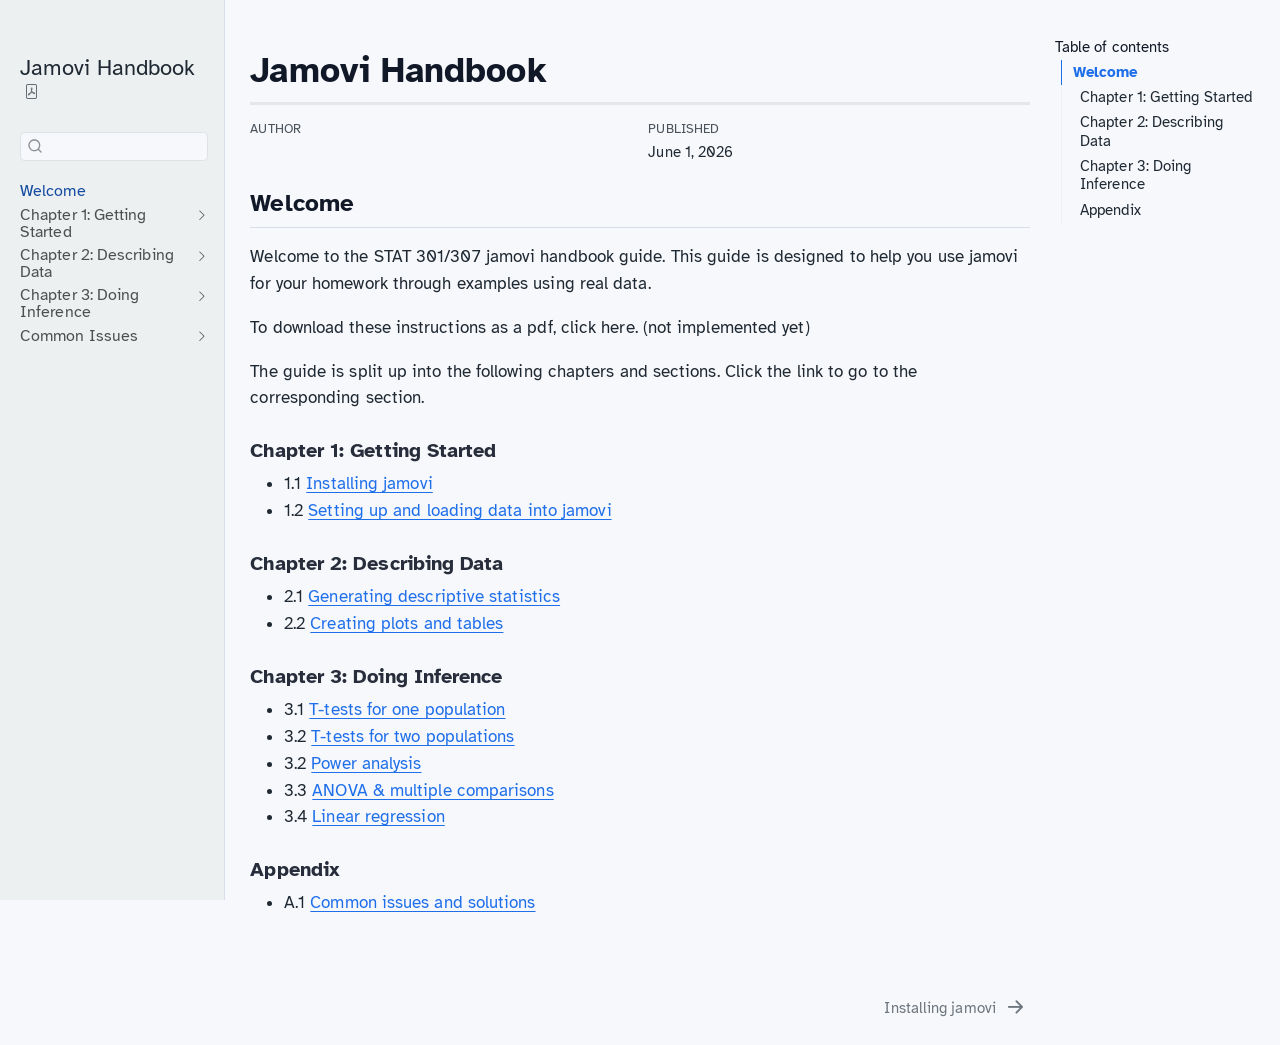
==== docs/index.html @ cd90e39d "Initial commit" ====
<!DOCTYPE html>
<html xmlns="http://www.w3.org/1999/xhtml" lang="en" xml:lang="en"><head>

<meta charset="utf-8">
<meta name="generator" content="quarto-1.9.38">

<meta name="viewport" content="width=device-width, initial-scale=1.0, user-scalable=yes">

<meta name="author" content="">
<meta name="dcterms.date" content="2026-06-01">

<title>Jamovi Handbook</title>
<style>
/* Default styles provided by pandoc.
** See https://pandoc.org/MANUAL.html#variables-for-html for config info.
*/
code{white-space: pre-wrap;}
span.smallcaps{font-variant: small-caps;}
div.columns{display: flex; gap: min(4vw, 1.5em);}
div.column{flex: auto; overflow-x: auto;}
div.hanging-indent{margin-left: 1.5em; text-indent: -1.5em;}
ul.task-list{list-style: none;}
ul.task-list li input[type="checkbox"] {
  width: 0.8em;
  margin: 0 0.8em 0.2em -1em; /* quarto-specific, see https://github.com/quarto-dev/quarto-cli/issues/4556 */ 
  vertical-align: middle;
}
</style>


<script src="site_libs/quarto-nav/quarto-nav.js"></script>
<script src="site_libs/quarto-nav/headroom.min.js"></script>
<script src="site_libs/clipboard/clipboard.min.js"></script>
<script src="site_libs/quarto-search/autocomplete.umd.js"></script>
<script src="site_libs/quarto-search/fuse.min.js"></script>
<script src="site_libs/quarto-search/quarto-search.js"></script>
<meta name="quarto:offset" content="./">
<link href="./installing-jamovi.html" rel="next">
<script src="site_libs/quarto-html/quarto.js" type="module"></script>
<script src="site_libs/quarto-html/tabsets/tabsets.js" type="module"></script>
<script src="site_libs/quarto-html/popper.min.js"></script>
<script src="site_libs/quarto-html/tippy.umd.min.js"></script>
<script src="site_libs/quarto-html/anchor.min.js"></script>
<link href="site_libs/quarto-html/tippy.css" rel="stylesheet">
<link href="site_libs/quarto-html/quarto-syntax-highlighting-6a50bd621f08fdc5c26e43d254df0a90.css" rel="stylesheet" class="quarto-color-scheme" id="quarto-text-highlighting-styles">
<link href="site_libs/quarto-html/quarto-syntax-highlighting-dark-9bfc61b20ce54e18ae6b25bf56d136e1.css" rel="stylesheet" class="quarto-color-scheme quarto-color-alternate" id="quarto-text-highlighting-styles">
<link href="site_libs/quarto-html/quarto-syntax-highlighting-6a50bd621f08fdc5c26e43d254df0a90.css" rel="stylesheet" class="quarto-color-scheme-extra" id="quarto-text-highlighting-styles">
<script src="site_libs/bootstrap/bootstrap.min.js"></script>
<link href="site_libs/bootstrap/bootstrap-icons.css" rel="stylesheet">
<link href="site_libs/bootstrap/bootstrap-3962a6aa5240afd0d350e77f74c99713.min.css" rel="stylesheet" append-hash="true" class="quarto-color-scheme" id="quarto-bootstrap" data-mode="light">
<link href="site_libs/bootstrap/bootstrap-dark-3962a6aa5240afd0d350e77f74c99713.min.css" rel="stylesheet" append-hash="true" class="quarto-color-scheme quarto-color-alternate" id="quarto-bootstrap" data-mode="light">
<link href="site_libs/bootstrap/bootstrap-3962a6aa5240afd0d350e77f74c99713.min.css" rel="stylesheet" append-hash="true" class="quarto-color-scheme-extra" id="quarto-bootstrap" data-mode="light">
<script id="quarto-search-options" type="application/json">{
  "location": "sidebar",
  "copy-button": false,
  "collapse-after": 3,
  "panel-placement": "start",
  "type": "textbox",
  "limit": 50,
  "keyboard-shortcut": [
    "f",
    "/",
    "s"
  ],
  "show-item-context": false,
  "language": {
    "search-no-results-text": "No results",
    "search-matching-documents-text": "matching documents",
    "search-copy-link-title": "Copy link to search",
    "search-hide-matches-text": "Hide additional matches",
    "search-more-match-text": "more match in this document",
    "search-more-matches-text": "more matches in this document",
    "search-clear-button-title": "Clear",
    "search-text-placeholder": "",
    "search-detached-cancel-button-title": "Cancel",
    "search-submit-button-title": "Submit",
    "search-label": "Search"
  }
}</script>


</head>

<body class="nav-sidebar docked quarto-light">

<div id="quarto-search-results"></div>
  <header id="quarto-header" class="headroom fixed-top">
  <nav class="quarto-secondary-nav">
    <div class="container-fluid d-flex">
      <button type="button" class="quarto-btn-toggle btn" data-bs-toggle="collapse" role="button" data-bs-target=".quarto-sidebar-collapse-item" aria-controls="quarto-sidebar" aria-expanded="false" aria-label="Toggle sidebar navigation" onclick="if (window.quartoToggleHeadroom) { window.quartoToggleHeadroom(); }">
        <i class="bi bi-layout-text-sidebar-reverse"></i>
      </button>
        <nav class="quarto-page-breadcrumbs" aria-label="breadcrumb"><ol class="breadcrumb"><li class="breadcrumb-item"><a href="./index.html">Welcome</a></li></ol></nav>
        <a class="flex-grow-1" role="navigation" data-bs-toggle="collapse" data-bs-target=".quarto-sidebar-collapse-item" aria-controls="quarto-sidebar" aria-expanded="false" aria-label="Toggle sidebar navigation" onclick="if (window.quartoToggleHeadroom) { window.quartoToggleHeadroom(); }">      
        </a>
      <button type="button" class="btn quarto-search-button" aria-label="Search" onclick="window.quartoOpenSearch();">
        <i class="bi bi-search"></i>
      </button>
    </div>
  </nav>
</header>
<!-- content -->
<div id="quarto-content" class="quarto-container page-columns page-rows-contents page-layout-article">
<!-- sidebar -->
  <nav id="quarto-sidebar" class="sidebar collapse collapse-horizontal quarto-sidebar-collapse-item sidebar-navigation docked overflow-auto">
    <div class="pt-lg-2 mt-2 text-left sidebar-header">
    <div class="sidebar-title mb-0 py-0">
      <a href="./">Jamovi Handbook</a> 
        <div class="sidebar-tools-main">
    <a href="./jamovi-handbook.pdf" title="Download PDF" class="quarto-navigation-tool px-1" aria-label="Download PDF"><i class="bi bi-file-pdf"></i></a>
</div>
    </div>
      </div>
        <div class="mt-2 flex-shrink-0 align-items-center">
        <div class="sidebar-search">
        <div id="quarto-search" class="" title="Search"></div>
        </div>
        </div>
    <div class="sidebar-menu-container"> 
    <ul class="list-unstyled mt-1">
        <li class="sidebar-item">
  <div class="sidebar-item-container"> 
  <a href="./index.html" class="sidebar-item-text sidebar-link active">
 <span class="menu-text">Welcome</span></a>
  </div>
</li>
        <li class="sidebar-item sidebar-item-section">
      <div class="sidebar-item-container"> 
            <a class="sidebar-item-text sidebar-link text-start collapsed" data-bs-toggle="collapse" data-bs-target="#quarto-sidebar-section-1" role="navigation" aria-expanded="false">
 <span class="menu-text">Chapter 1: Getting Started</span></a>
          <a class="sidebar-item-toggle text-start collapsed" data-bs-toggle="collapse" data-bs-target="#quarto-sidebar-section-1" role="navigation" aria-expanded="false" aria-label="Toggle section">
            <i class="bi bi-chevron-right ms-2"></i>
          </a> 
      </div>
      <ul id="quarto-sidebar-section-1" class="collapse list-unstyled sidebar-section depth1 ">  
          <li class="sidebar-item">
  <div class="sidebar-item-container"> 
  <a href="./installing-jamovi.html" class="sidebar-item-text sidebar-link"><span class="chapter-title">Installing jamovi</span></a>
  </div>
</li>
          <li class="sidebar-item">
  <div class="sidebar-item-container"> 
  <a href="./opening-data.html" class="sidebar-item-text sidebar-link"><span class="chapter-title">Setting up jamovi and Reading Data</span></a>
  </div>
</li>
      </ul>
  </li>
        <li class="sidebar-item sidebar-item-section">
      <div class="sidebar-item-container"> 
            <a class="sidebar-item-text sidebar-link text-start collapsed" data-bs-toggle="collapse" data-bs-target="#quarto-sidebar-section-2" role="navigation" aria-expanded="false">
 <span class="menu-text">Chapter 2: Describing Data</span></a>
          <a class="sidebar-item-toggle text-start collapsed" data-bs-toggle="collapse" data-bs-target="#quarto-sidebar-section-2" role="navigation" aria-expanded="false" aria-label="Toggle section">
            <i class="bi bi-chevron-right ms-2"></i>
          </a> 
      </div>
      <ul id="quarto-sidebar-section-2" class="collapse list-unstyled sidebar-section depth1 ">  
          <li class="sidebar-item">
  <div class="sidebar-item-container"> 
  <a href="./descriptives.html" class="sidebar-item-text sidebar-link"><span class="chapter-title">Descriptive Statistics</span></a>
  </div>
</li>
          <li class="sidebar-item">
  <div class="sidebar-item-container"> 
  <a href="./graphs-and-tables.html" class="sidebar-item-text sidebar-link"><span class="chapter-title">Plots and Tables</span></a>
  </div>
</li>
      </ul>
  </li>
        <li class="sidebar-item sidebar-item-section">
      <div class="sidebar-item-container"> 
            <a class="sidebar-item-text sidebar-link text-start collapsed" data-bs-toggle="collapse" data-bs-target="#quarto-sidebar-section-3" role="navigation" aria-expanded="false">
 <span class="menu-text">Chapter 3: Doing Inference</span></a>
          <a class="sidebar-item-toggle text-start collapsed" data-bs-toggle="collapse" data-bs-target="#quarto-sidebar-section-3" role="navigation" aria-expanded="false" aria-label="Toggle section">
            <i class="bi bi-chevron-right ms-2"></i>
          </a> 
      </div>
      <ul id="quarto-sidebar-section-3" class="collapse list-unstyled sidebar-section depth1 ">  
          <li class="sidebar-item">
  <div class="sidebar-item-container"> 
  <a href="./ttest.html" class="sidebar-item-text sidebar-link"><span class="chapter-title">T-Tests for One Population</span></a>
  </div>
</li>
          <li class="sidebar-item">
  <div class="sidebar-item-container"> 
  <a href="./unpaired-ttest.html" class="sidebar-item-text sidebar-link"><span class="chapter-title">T-Tests for Two Populations (Unpaired)</span></a>
  </div>
</li>
          <li class="sidebar-item">
  <div class="sidebar-item-container"> 
  <a href="./power.html" class="sidebar-item-text sidebar-link"><span class="chapter-title">Power Analysis</span></a>
  </div>
</li>
          <li class="sidebar-item">
  <div class="sidebar-item-container"> 
  <a href="./anova.html" class="sidebar-item-text sidebar-link"><span class="chapter-title">ANOVA and Multiple Comparisons</span></a>
  </div>
</li>
          <li class="sidebar-item">
  <div class="sidebar-item-container"> 
  <a href="./regression.html" class="sidebar-item-text sidebar-link"><span class="chapter-title">Linear Regression</span></a>
  </div>
</li>
      </ul>
  </li>
        <li class="sidebar-item sidebar-item-section">
      <div class="sidebar-item-container"> 
            <a class="sidebar-item-text sidebar-link text-start collapsed" data-bs-toggle="collapse" data-bs-target="#quarto-sidebar-section-4" role="navigation" aria-expanded="false">
 <span class="menu-text">Common Issues</span></a>
          <a class="sidebar-item-toggle text-start collapsed" data-bs-toggle="collapse" data-bs-target="#quarto-sidebar-section-4" role="navigation" aria-expanded="false" aria-label="Toggle section">
            <i class="bi bi-chevron-right ms-2"></i>
          </a> 
      </div>
      <ul id="quarto-sidebar-section-4" class="collapse list-unstyled sidebar-section depth1 ">  
          <li class="sidebar-item">
  <div class="sidebar-item-container"> 
  <a href="./common-errors.html" class="sidebar-item-text sidebar-link"><span class="chapter-title">Common Errors and Troubleshooting</span></a>
  </div>
</li>
      </ul>
  </li>
    </ul>
    </div>
</nav>
<div id="quarto-sidebar-glass" class="quarto-sidebar-collapse-item" data-bs-toggle="collapse" data-bs-target=".quarto-sidebar-collapse-item"></div>
<!-- margin-sidebar -->
    <div id="quarto-margin-sidebar" class="sidebar margin-sidebar">
        <nav id="TOC" role="doc-toc" class="toc-active">
    <h2 id="toc-title">Table of contents</h2>
   
  <ul>
  <li><a href="#welcome" id="toc-welcome" class="nav-link active" data-scroll-target="#welcome">Welcome</a>
  <ul class="collapse">
  <li><a href="#chapter-1-getting-started" id="toc-chapter-1-getting-started" class="nav-link" data-scroll-target="#chapter-1-getting-started">Chapter 1: Getting Started</a></li>
  <li><a href="#chapter-2-describing-data" id="toc-chapter-2-describing-data" class="nav-link" data-scroll-target="#chapter-2-describing-data">Chapter 2: Describing Data</a></li>
  <li><a href="#chapter-3-doing-inference" id="toc-chapter-3-doing-inference" class="nav-link" data-scroll-target="#chapter-3-doing-inference">Chapter 3: Doing Inference</a></li>
  <li><a href="#appendix" id="toc-appendix" class="nav-link" data-scroll-target="#appendix">Appendix</a></li>
  </ul></li>
  </ul>
</nav>
    </div>
<!-- main -->
<main class="content" id="quarto-document-content">

<header id="title-block-header" class="quarto-title-block default">
<div class="quarto-title">
<h1 class="title">Jamovi Handbook</h1>
</div>



<div class="quarto-title-meta">

    <div>
    <div class="quarto-title-meta-heading">Author</div>
    <div class="quarto-title-meta-contents">
             <p> </p>
          </div>
  </div>
    
    <div>
    <div class="quarto-title-meta-heading">Published</div>
    <div class="quarto-title-meta-contents">
      <p class="date">June 1, 2026</p>
    </div>
  </div>
  
    
  </div>
  


</header>


<section id="welcome" class="level2 unnumbered">
<h2 class="unnumbered anchored" data-anchor-id="welcome">Welcome</h2>
<p>Welcome to the STAT 301/307 jamovi handbook guide. This guide is designed to help you use jamovi for your homework through examples using real data.</p>
<p>To download these instructions as a pdf, click here. (not implemented yet)</p>
<p>The guide is split up into the following chapters and sections. Click the link to go to the corresponding section.</p>
<section id="chapter-1-getting-started" class="level3">
<h3 class="anchored" data-anchor-id="chapter-1-getting-started">Chapter 1: Getting Started</h3>
<ul>
<li>1.1 <a href="./installing-jamovi.html">Installing jamovi</a></li>
<li>1.2 <a href="./opening-data.html">Setting up and loading data into jamovi</a></li>
</ul>
</section>
<section id="chapter-2-describing-data" class="level3">
<h3 class="anchored" data-anchor-id="chapter-2-describing-data">Chapter 2: Describing Data</h3>
<ul>
<li>2.1 <a href="./descriptives.html">Generating descriptive statistics</a></li>
<li>2.2 <a href="./graphs-and-tables.html">Creating plots and tables</a></li>
</ul>
</section>
<section id="chapter-3-doing-inference" class="level3">
<h3 class="anchored" data-anchor-id="chapter-3-doing-inference">Chapter 3: Doing Inference</h3>
<ul>
<li>3.1 <a href="./ttest.html">T-tests for one population</a></li>
<li>3.2 <a href="./unpaired-ttest.html">T-tests for two populations</a></li>
<li>3.2 <a href="./power.html">Power analysis</a></li>
<li>3.3 <a href="./anova.html">ANOVA &amp; multiple comparisons</a></li>
<li>3.4 <a href="./regression.html">Linear regression</a></li>
</ul>
</section>
<section id="appendix" class="level3">
<h3 class="anchored" data-anchor-id="appendix">Appendix</h3>
<ul>
<li>A.1 <a href="common-issues.qmd">Common issues and solutions</a></li>
</ul>


</section>
</section>

</main> <!-- /main -->
<script id="quarto-html-after-body" type="application/javascript">
  window.document.addEventListener("DOMContentLoaded", function (event) {
    const icon = "";
    const anchorJS = new window.AnchorJS();
    anchorJS.options = {
      placement: 'right',
      icon: icon
    };
    anchorJS.add('.anchored');
    const isCodeAnnotation = (el) => {
      for (const clz of el.classList) {
        if (clz.startsWith('code-annotation-')) {                     
          return true;
        }
      }
      return false;
    }
    const onCopySuccess = function(e) {
      // button target
      const button = e.trigger;
      // don't keep focus
      button.blur();
      // flash "checked"
      button.classList.add('code-copy-button-checked');
      var currentTitle = button.getAttribute("title");
      button.setAttribute("title", "Copied!");
      let tooltip;
      if (window.bootstrap) {
        button.setAttribute("data-bs-toggle", "tooltip");
        button.setAttribute("data-bs-placement", "left");
        button.setAttribute("data-bs-title", "Copied!");
        tooltip = new bootstrap.Tooltip(button, 
          { trigger: "manual", 
            customClass: "code-copy-button-tooltip",
            offset: [0, -8]});
        tooltip.show();    
      }
      setTimeout(function() {
        if (tooltip) {
          tooltip.hide();
          button.removeAttribute("data-bs-title");
          button.removeAttribute("data-bs-toggle");
          button.removeAttribute("data-bs-placement");
        }
        button.setAttribute("title", currentTitle);
        button.classList.remove('code-copy-button-checked');
      }, 1000);
      // clear code selection
      e.clearSelection();
    }
    const getTextToCopy = function(trigger) {
      const outerScaffold = trigger.parentElement.cloneNode(true);
      const codeEl = outerScaffold.querySelector('code');
      for (const childEl of codeEl.children) {
        if (isCodeAnnotation(childEl)) {
          childEl.remove();
        }
      }
      return codeEl.innerText;
    }
    const clipboard = new window.ClipboardJS('.code-copy-button:not([data-in-quarto-modal])', {
      text: getTextToCopy
    });
    clipboard.on('success', onCopySuccess);
    if (window.document.getElementById('quarto-embedded-source-code-modal')) {
      const clipboardModal = new window.ClipboardJS('.code-copy-button[data-in-quarto-modal]', {
        text: getTextToCopy,
        container: window.document.getElementById('quarto-embedded-source-code-modal')
      });
      clipboardModal.on('success', onCopySuccess);
    }
      var localhostRegex = new RegExp(/^(?:http|https):\/\/localhost\:?[0-9]*\//);
      var mailtoRegex = new RegExp(/^mailto:/);
        var filterRegex = new RegExp('/' + window.location.host + '/');
      var isInternal = (href) => {
          return filterRegex.test(href) || localhostRegex.test(href) || mailtoRegex.test(href);
      }
      // Inspect non-navigation links and adorn them if external
     var links = window.document.querySelectorAll('a[href]:not(.nav-link):not(.navbar-brand):not(.toc-action):not(.sidebar-link):not(.sidebar-item-toggle):not(.pagination-link):not(.no-external):not([aria-hidden]):not(.dropdown-item):not(.quarto-navigation-tool):not(.about-link)');
      for (var i=0; i<links.length; i++) {
        const link = links[i];
        if (!isInternal(link.href)) {
          // undo the damage that might have been done by quarto-nav.js in the case of
          // links that we want to consider external
          if (link.dataset.originalHref !== undefined) {
            link.href = link.dataset.originalHref;
          }
        }
      }
    function tippyHover(el, contentFn, onTriggerFn, onUntriggerFn) {
      const config = {
        allowHTML: true,
        maxWidth: 500,
        delay: 100,
        arrow: false,
        appendTo: function(el) {
            return el.parentElement;
        },
        interactive: true,
        interactiveBorder: 10,
        theme: 'quarto',
        placement: 'bottom-start',
      };
      if (contentFn) {
        config.content = contentFn;
      }
      if (onTriggerFn) {
        config.onTrigger = onTriggerFn;
      }
      if (onUntriggerFn) {
        config.onUntrigger = onUntriggerFn;
      }
      window.tippy(el, config); 
    }
    const noterefs = window.document.querySelectorAll('a[role="doc-noteref"]');
    for (var i=0; i<noterefs.length; i++) {
      const ref = noterefs[i];
      tippyHover(ref, function() {
        // use id or data attribute instead here
        let href = ref.getAttribute('data-footnote-href') || ref.getAttribute('href');
        try { href = new URL(href).hash; } catch {}
        const id = href.replace(/^#\/?/, "");
        const note = window.document.getElementById(id);
        if (note) {
          return note.innerHTML;
        } else {
          return "";
        }
      });
    }
    const xrefs = window.document.querySelectorAll('a.quarto-xref');
    const processXRef = (id, note) => {
      // Strip column container classes
      const stripColumnClz = (el) => {
        el.classList.remove("page-full", "page-columns");
        if (el.children) {
          for (const child of el.children) {
            stripColumnClz(child);
          }
        }
      }
      stripColumnClz(note)
      if (id === null || id.startsWith('sec-')) {
        // Special case sections, only their first couple elements
        const container = document.createElement("div");
        if (note.children && note.children.length > 2) {
          container.appendChild(note.children[0].cloneNode(true));
          for (let i = 1; i < note.children.length; i++) {
            const child = note.children[i];
            if (child.tagName === "P" && child.innerText === "") {
              continue;
            } else {
              container.appendChild(child.cloneNode(true));
              break;
            }
          }
          if (window.Quarto?.typesetMath) {
            window.Quarto.typesetMath(container);
          }
          return container.innerHTML
        } else {
          if (window.Quarto?.typesetMath) {
            window.Quarto.typesetMath(note);
          }
          return note.innerHTML;
        }
      } else {
        // Remove any anchor links if they are present
        const anchorLink = note.querySelector('a.anchorjs-link');
        if (anchorLink) {
          anchorLink.remove();
        }
        if (window.Quarto?.typesetMath) {
          window.Quarto.typesetMath(note);
        }
        if (note.classList.contains("callout")) {
          return note.outerHTML;
        } else {
          return note.innerHTML;
        }
      }
    }
    for (var i=0; i<xrefs.length; i++) {
      const xref = xrefs[i];
      tippyHover(xref, undefined, function(instance) {
        instance.disable();
        let url = xref.getAttribute('href');
        let hash = undefined; 
        if (url.startsWith('#')) {
          hash = url;
        } else {
          try { hash = new URL(url).hash; } catch {}
        }
        if (hash) {
          const id = hash.replace(/^#\/?/, "");
          const note = window.document.getElementById(id);
          if (note !== null) {
            try {
              const html = processXRef(id, note.cloneNode(true));
              instance.setContent(html);
            } finally {
              instance.enable();
              instance.show();
            }
          } else {
            // See if we can fetch this
            fetch(url.split('#')[0])
            .then(res => res.text())
            .then(html => {
              const parser = new DOMParser();
              const htmlDoc = parser.parseFromString(html, "text/html");
              const note = htmlDoc.getElementById(id);
              if (note !== null) {
                const html = processXRef(id, note);
                instance.setContent(html);
              } 
            }).finally(() => {
              instance.enable();
              instance.show();
            });
          }
        } else {
          // See if we can fetch a full url (with no hash to target)
          // This is a special case and we should probably do some content thinning / targeting
          fetch(url)
          .then(res => res.text())
          .then(html => {
            const parser = new DOMParser();
            const htmlDoc = parser.parseFromString(html, "text/html");
            const note = htmlDoc.querySelector('main.content');
            if (note !== null) {
              // This should only happen for chapter cross references
              // (since there is no id in the URL)
              // remove the first header
              if (note.children.length > 0 && note.children[0].tagName === "HEADER") {
                note.children[0].remove();
              }
              const html = processXRef(null, note);
              instance.setContent(html);
            } 
          }).finally(() => {
            instance.enable();
            instance.show();
          });
        }
      }, function(instance) {
      });
    }
        let selectedAnnoteEl;
        const selectorForAnnotation = ( cell, annotation) => {
          let cellAttr = 'data-code-cell="' + cell + '"';
          let lineAttr = 'data-code-annotation="' +  annotation + '"';
          const selector = 'span[' + cellAttr + '][' + lineAttr + ']';
          return selector;
        }
        const selectCodeLines = (annoteEl) => {
          const doc = window.document;
          const targetCell = annoteEl.getAttribute("data-target-cell");
          const targetAnnotation = annoteEl.getAttribute("data-target-annotation");
          const annoteSpan = window.document.querySelector(selectorForAnnotation(targetCell, targetAnnotation));
          const lines = annoteSpan.getAttribute("data-code-lines").split(",");
          const lineIds = lines.map((line) => {
            return targetCell + "-" + line;
          })
          let top = null;
          let height = null;
          let parent = null;
          if (lineIds.length > 0) {
              //compute the position of the single el (top and bottom and make a div)
              const el = window.document.getElementById(lineIds[0]);
              top = el.offsetTop;
              height = el.offsetHeight;
              parent = el.parentElement.parentElement;
            if (lineIds.length > 1) {
              const lastEl = window.document.getElementById(lineIds[lineIds.length - 1]);
              const bottom = lastEl.offsetTop + lastEl.offsetHeight;
              height = bottom - top;
            }
            if (top !== null && height !== null && parent !== null) {
              // cook up a div (if necessary) and position it 
              let div = window.document.getElementById("code-annotation-line-highlight");
              if (div === null) {
                div = window.document.createElement("div");
                div.setAttribute("id", "code-annotation-line-highlight");
                div.style.position = 'absolute';
                parent.appendChild(div);
              }
              div.style.top = top - 2 + "px";
              div.style.height = height + 4 + "px";
              div.style.left = 0;
              let gutterDiv = window.document.getElementById("code-annotation-line-highlight-gutter");
              if (gutterDiv === null) {
                gutterDiv = window.document.createElement("div");
                gutterDiv.setAttribute("id", "code-annotation-line-highlight-gutter");
                gutterDiv.style.position = 'absolute';
                const codeCell = window.document.getElementById(targetCell);
                const gutter = codeCell.querySelector('.code-annotation-gutter');
                gutter.appendChild(gutterDiv);
              }
              gutterDiv.style.top = top - 2 + "px";
              gutterDiv.style.height = height + 4 + "px";
            }
            selectedAnnoteEl = annoteEl;
          }
        };
        const unselectCodeLines = () => {
          const elementsIds = ["code-annotation-line-highlight", "code-annotation-line-highlight-gutter"];
          elementsIds.forEach((elId) => {
            const div = window.document.getElementById(elId);
            if (div) {
              div.remove();
            }
          });
          selectedAnnoteEl = undefined;
        };
          // Handle positioning of the toggle
      window.addEventListener(
        "resize",
        throttle(() => {
          elRect = undefined;
          if (selectedAnnoteEl) {
            selectCodeLines(selectedAnnoteEl);
          }
        }, 10)
      );
      function throttle(fn, ms) {
      let throttle = false;
      let timer;
        return (...args) => {
          if(!throttle) { // first call gets through
              fn.apply(this, args);
              throttle = true;
          } else { // all the others get throttled
              if(timer) clearTimeout(timer); // cancel #2
              timer = setTimeout(() => {
                fn.apply(this, args);
                timer = throttle = false;
              }, ms);
          }
        };
      }
        // Attach click handler to the DT
        const annoteDls = window.document.querySelectorAll('dt[data-target-cell]');
        for (const annoteDlNode of annoteDls) {
          annoteDlNode.addEventListener('click', (event) => {
            const clickedEl = event.target;
            if (clickedEl !== selectedAnnoteEl) {
              unselectCodeLines();
              const activeEl = window.document.querySelector('dt[data-target-cell].code-annotation-active');
              if (activeEl) {
                activeEl.classList.remove('code-annotation-active');
              }
              selectCodeLines(clickedEl);
              clickedEl.classList.add('code-annotation-active');
            } else {
              // Unselect the line
              unselectCodeLines();
              clickedEl.classList.remove('code-annotation-active');
            }
          });
        }
    const findCites = (el) => {
      const parentEl = el.parentElement;
      if (parentEl) {
        const cites = parentEl.dataset.cites;
        if (cites) {
          return {
            el,
            cites: cites.split(' ')
          };
        } else {
          return findCites(el.parentElement)
        }
      } else {
        return undefined;
      }
    };
    var bibliorefs = window.document.querySelectorAll('a[role="doc-biblioref"]');
    for (var i=0; i<bibliorefs.length; i++) {
      const ref = bibliorefs[i];
      const citeInfo = findCites(ref);
      if (citeInfo) {
        tippyHover(citeInfo.el, function() {
          var popup = window.document.createElement('div');
          citeInfo.cites.forEach(function(cite) {
            var citeDiv = window.document.createElement('div');
            citeDiv.classList.add('hanging-indent');
            citeDiv.classList.add('csl-entry');
            var biblioDiv = window.document.getElementById('ref-' + cite);
            if (biblioDiv) {
              citeDiv.innerHTML = biblioDiv.innerHTML;
            }
            popup.appendChild(citeDiv);
          });
          return popup.innerHTML;
        });
      }
    }
  });
  </script>
<nav class="page-navigation">
  <div class="nav-page nav-page-previous">
  </div>
  <div class="nav-page nav-page-next">
      <a href="./installing-jamovi.html" class="pagination-link" aria-label="Installing jamovi">
        <span class="nav-page-text"><span class="chapter-title">Installing jamovi</span></span> <i class="bi bi-arrow-right-short"></i>
      </a>
  </div>
</nav>
</div> <!-- /content -->




</body></html>
---- docs/site_libs/quarto-html/tippy.css ----
.tippy-box[data-animation=fade][data-state=hidden]{opacity:0}[data-tippy-root]{max-width:calc(100vw - 10px)}.tippy-box{position:relative;background-color:#333;color:#fff;border-radius:4px;font-size:14px;line-height:1.4;white-space:normal;outline:0;transition-property:transform,visibility,opacity}.tippy-box[data-placement^=top]>.tippy-arrow{bottom:0}.tippy-box[data-placement^=top]>.tippy-arrow:before{bottom:-7px;left:0;border-width:8px 8px 0;border-top-color:initial;transform-origin:center top}.tippy-box[data-placement^=bottom]>.tippy-arrow{top:0}.tippy-box[data-placement^=bottom]>.tippy-arrow:before{top:-7px;left:0;border-width:0 8px 8px;border-bottom-color:initial;transform-origin:center bottom}.tippy-box[data-placement^=left]>.tippy-arrow{right:0}.tippy-box[data-placement^=left]>.tippy-arrow:before{border-width:8px 0 8px 8px;border-left-color:initial;right:-7px;transform-origin:center left}.tippy-box[data-placement^=right]>.tippy-arrow{left:0}.tippy-box[data-placement^=right]>.tippy-arrow:before{left:-7px;border-width:8px 8px 8px 0;border-right-color:initial;transform-origin:center right}.tippy-box[data-inertia][data-state=visible]{transition-timing-function:cubic-bezier(.54,1.5,.38,1.11)}.tippy-arrow{width:16px;height:16px;color:#333}.tippy-arrow:before{content:"";position:absolute;border-color:transparent;border-style:solid}.tippy-content{position:relative;padding:5px 9px;z-index:1}
---- docs/site_libs/quarto-html/quarto-syntax-highlighting-6a50bd621f08fdc5c26e43d254df0a90.css ----
/* quarto syntax highlight colors */
:root {
  --quarto-hl-ot-color: #003B4F;
  --quarto-hl-at-color: #657422;
  --quarto-hl-ss-color: #20794D;
  --quarto-hl-an-color: #5E5E5E;
  --quarto-hl-fu-color: #4758AB;
  --quarto-hl-st-color: #20794D;
  --quarto-hl-cf-color: #003B4F;
  --quarto-hl-op-color: #5E5E5E;
  --quarto-hl-er-color: #AD0000;
  --quarto-hl-bn-color: #AD0000;
  --quarto-hl-al-color: #AD0000;
  --quarto-hl-va-color: #111111;
  --quarto-hl-bu-color: inherit;
  --quarto-hl-ex-color: inherit;
  --quarto-hl-pp-color: #AD0000;
  --quarto-hl-in-color: #5E5E5E;
  --quarto-hl-vs-color: #20794D;
  --quarto-hl-wa-color: #5E5E5E;
  --quarto-hl-do-color: #5E5E5E;
  --quarto-hl-im-color: #00769E;
  --quarto-hl-ch-color: #20794D;
  --quarto-hl-dt-color: #AD0000;
  --quarto-hl-fl-color: #AD0000;
  --quarto-hl-co-color: #5E5E5E;
  --quarto-hl-cv-color: #5E5E5E;
  --quarto-hl-cn-color: #8f5902;
  --quarto-hl-sc-color: #5E5E5E;
  --quarto-hl-dv-color: #AD0000;
  --quarto-hl-kw-color: #003B4F;
}

/* other quarto variables */
:root {
  --quarto-font-monospace: JetBrains Mono;
}

/* syntax highlight based on Pandoc's rules */
pre > code.sourceCode > span {
  color: #003B4F;
}

code.sourceCode > span {
  color: #003B4F;
}

div.sourceCode,
div.sourceCode pre.sourceCode {
  color: #003B4F;
}

/* Normal */
code span {
  color: #003B4F;
}

/* Alert */
code span.al {
  color: #AD0000;
  font-style: inherit;
}

/* Annotation */
code span.an {
  color: #5E5E5E;
  font-style: inherit;
}

/* Attribute */
code span.at {
  color: #657422;
  font-style: inherit;
}

/* BaseN */
code span.bn {
  color: #AD0000;
  font-style: inherit;
}

/* BuiltIn */
code span.bu {
  font-style: inherit;
}

/* ControlFlow */
code span.cf {
  color: #003B4F;
  font-weight: bold;
  font-style: inherit;
}

/* Char */
code span.ch {
  color: #20794D;
  font-style: inherit;
}

/* Constant */
code span.cn {
  color: #8f5902;
  font-style: inherit;
}

/* Comment */
code span.co {
  color: #5E5E5E;
  font-style: inherit;
}

/* CommentVar */
code span.cv {
  color: #5E5E5E;
  font-style: italic;
}

/* Documentation */
code span.do {
  color: #5E5E5E;
  font-style: italic;
}

/* DataType */
code span.dt {
  color: #AD0000;
  font-style: inherit;
}

/* DecVal */
code span.dv {
  color: #AD0000;
  font-style: inherit;
}

/* Error */
code span.er {
  color: #AD0000;
  font-style: inherit;
}

/* Extension */
code span.ex {
  font-style: inherit;
}

/* Float */
code span.fl {
  color: #AD0000;
  font-style: inherit;
}

/* Function */
code span.fu {
  color: #4758AB;
  font-style: inherit;
}

/* Import */
code span.im {
  color: #00769E;
  font-style: inherit;
}

/* Information */
code span.in {
  color: #5E5E5E;
  font-style: inherit;
}

/* Keyword */
code span.kw {
  color: #003B4F;
  font-weight: bold;
  font-style: inherit;
}

/* Operator */
code span.op {
  color: #5E5E5E;
  font-style: inherit;
}

/* Other */
code span.ot {
  color: #003B4F;
  font-style: inherit;
}

/* Preprocessor */
code span.pp {
  color: #AD0000;
  font-style: inherit;
}

/* SpecialChar */
code span.sc {
  color: #5E5E5E;
  font-style: inherit;
}

/* SpecialString */
code span.ss {
  color: #20794D;
  font-style: inherit;
}

/* String */
code span.st {
  color: #20794D;
  font-style: inherit;
}

/* Variable */
code span.va {
  color: #111111;
  font-style: inherit;
}

/* VerbatimString */
code span.vs {
  color: #20794D;
  font-style: inherit;
}

/* Warning */
code span.wa {
  color: #5E5E5E;
  font-style: italic;
}

.prevent-inlining {
  content: "</";
}

/*# sourceMappingURL=578e078b04c633f505ec7d1e5e16062d.css.map */
---- docs/site_libs/quarto-html/quarto-syntax-highlighting-dark-9bfc61b20ce54e18ae6b25bf56d136e1.css ----
/* quarto syntax highlight colors */
:root {
  --quarto-hl-al-color: #f07178;
  --quarto-hl-an-color: #d4d0ab;
  --quarto-hl-at-color: #00e0e0;
  --quarto-hl-bn-color: #d4d0ab;
  --quarto-hl-bu-color: #abe338;
  --quarto-hl-ch-color: #abe338;
  --quarto-hl-co-color: #f8f8f2;
  --quarto-hl-cv-color: #ffd700;
  --quarto-hl-cn-color: #ffd700;
  --quarto-hl-cf-color: #ffa07a;
  --quarto-hl-dt-color: #ffa07a;
  --quarto-hl-dv-color: #d4d0ab;
  --quarto-hl-do-color: #f8f8f2;
  --quarto-hl-er-color: #f07178;
  --quarto-hl-ex-color: #00e0e0;
  --quarto-hl-fl-color: #d4d0ab;
  --quarto-hl-fu-color: #ffa07a;
  --quarto-hl-im-color: #abe338;
  --quarto-hl-in-color: #d4d0ab;
  --quarto-hl-kw-color: #ffa07a;
  --quarto-hl-op-color: #ffa07a;
  --quarto-hl-ot-color: #00e0e0;
  --quarto-hl-pp-color: #dcc6e0;
  --quarto-hl-re-color: #00e0e0;
  --quarto-hl-sc-color: #abe338;
  --quarto-hl-ss-color: #abe338;
  --quarto-hl-st-color: #abe338;
  --quarto-hl-va-color: #00e0e0;
  --quarto-hl-vs-color: #abe338;
  --quarto-hl-wa-color: #dcc6e0;
}

/* other quarto variables */
:root {
  --quarto-font-monospace: JetBrains Mono;
}

/* syntax highlight based on Pandoc's rules */
pre > code.sourceCode > span {
  color: #f8f8f2;
}

code.sourceCode > span {
  color: #f8f8f2;
}

div.sourceCode,
div.sourceCode pre.sourceCode {
  color: #f8f8f2;
}

/* Normal */
code span {
  color: #f8f8f2;
}

/* Alert */
code span.al {
  color: #f07178;
}

/* Annotation */
code span.an {
  color: #d4d0ab;
}

/* Attribute */
code span.at {
  color: #00e0e0;
}

/* BaseN */
code span.bn {
  color: #d4d0ab;
}

/* BuiltIn */
code span.bu {
  color: #abe338;
}

/* ControlFlow */
code span.cf {
  font-weight: bold;
  color: #ffa07a;
}

/* Char */
code span.ch {
  color: #abe338;
}

/* Constant */
code span.cn {
  color: #ffd700;
}

/* Comment */
code span.co {
  font-style: italic;
  color: #f8f8f2;
}

/* CommentVar */
code span.cv {
  color: #ffd700;
}

/* Documentation */
code span.do {
  color: #f8f8f2;
}

/* DataType */
code span.dt {
  color: #ffa07a;
}

/* DecVal */
code span.dv {
  color: #d4d0ab;
}

/* Error */
code span.er {
  color: #f07178;
  text-decoration: underline;
}

/* Extension */
code span.ex {
  font-weight: bold;
  color: #00e0e0;
}

/* Float */
code span.fl {
  color: #d4d0ab;
}

/* Function */
code span.fu {
  color: #ffa07a;
}

/* Import */
code span.im {
  color: #abe338;
}

/* Information */
code span.in {
  color: #d4d0ab;
}

/* Keyword */
code span.kw {
  font-weight: bold;
  color: #ffa07a;
}

/* Operator */
code span.op {
  color: #ffa07a;
}

/* Other */
code span.ot {
  color: #00e0e0;
}

/* Preprocessor */
code span.pp {
  color: #dcc6e0;
}

/* RegionMarker */
code span.re {
  background-color: #f8f8f2;
  color: #00e0e0;
}

/* SpecialChar */
code span.sc {
  color: #abe338;
}

/* SpecialString */
code span.ss {
  color: #abe338;
}

/* String */
code span.st {
  color: #abe338;
}

/* Variable */
code span.va {
  color: #00e0e0;
}

/* VerbatimString */
code span.vs {
  color: #abe338;
}

/* Warning */
code span.wa {
  color: #dcc6e0;
}

.prevent-inlining {
  content: "</";
}

/*# sourceMappingURL=b2ce74545b8cec11ae7ece569a484522.css.map */
---- docs/site_libs/quarto-html/quarto-syntax-highlighting-6a50bd621f08fdc5c26e43d254df0a90.css ----
/* quarto syntax highlight colors */
:root {
  --quarto-hl-ot-color: #003B4F;
  --quarto-hl-at-color: #657422;
  --quarto-hl-ss-color: #20794D;
  --quarto-hl-an-color: #5E5E5E;
  --quarto-hl-fu-color: #4758AB;
  --quarto-hl-st-color: #20794D;
  --quarto-hl-cf-color: #003B4F;
  --quarto-hl-op-color: #5E5E5E;
  --quarto-hl-er-color: #AD0000;
  --quarto-hl-bn-color: #AD0000;
  --quarto-hl-al-color: #AD0000;
  --quarto-hl-va-color: #111111;
  --quarto-hl-bu-color: inherit;
  --quarto-hl-ex-color: inherit;
  --quarto-hl-pp-color: #AD0000;
  --quarto-hl-in-color: #5E5E5E;
  --quarto-hl-vs-color: #20794D;
  --quarto-hl-wa-color: #5E5E5E;
  --quarto-hl-do-color: #5E5E5E;
  --quarto-hl-im-color: #00769E;
  --quarto-hl-ch-color: #20794D;
  --quarto-hl-dt-color: #AD0000;
  --quarto-hl-fl-color: #AD0000;
  --quarto-hl-co-color: #5E5E5E;
  --quarto-hl-cv-color: #5E5E5E;
  --quarto-hl-cn-color: #8f5902;
  --quarto-hl-sc-color: #5E5E5E;
  --quarto-hl-dv-color: #AD0000;
  --quarto-hl-kw-color: #003B4F;
}

/* other quarto variables */
:root {
  --quarto-font-monospace: JetBrains Mono;
}

/* syntax highlight based on Pandoc's rules */
pre > code.sourceCode > span {
  color: #003B4F;
}

code.sourceCode > span {
  color: #003B4F;
}

div.sourceCode,
div.sourceCode pre.sourceCode {
  color: #003B4F;
}

/* Normal */
code span {
  color: #003B4F;
}

/* Alert */
code span.al {
  color: #AD0000;
  font-style: inherit;
}

/* Annotation */
code span.an {
  color: #5E5E5E;
  font-style: inherit;
}

/* Attribute */
code span.at {
  color: #657422;
  font-style: inherit;
}

/* BaseN */
code span.bn {
  color: #AD0000;
  font-style: inherit;
}

/* BuiltIn */
code span.bu {
  font-style: inherit;
}

/* ControlFlow */
code span.cf {
  color: #003B4F;
  font-weight: bold;
  font-style: inherit;
}

/* Char */
code span.ch {
  color: #20794D;
  font-style: inherit;
}

/* Constant */
code span.cn {
  color: #8f5902;
  font-style: inherit;
}

/* Comment */
code span.co {
  color: #5E5E5E;
  font-style: inherit;
}

/* CommentVar */
code span.cv {
  color: #5E5E5E;
  font-style: italic;
}

/* Documentation */
code span.do {
  color: #5E5E5E;
  font-style: italic;
}

/* DataType */
code span.dt {
  color: #AD0000;
  font-style: inherit;
}

/* DecVal */
code span.dv {
  color: #AD0000;
  font-style: inherit;
}

/* Error */
code span.er {
  color: #AD0000;
  font-style: inherit;
}

/* Extension */
code span.ex {
  font-style: inherit;
}

/* Float */
code span.fl {
  color: #AD0000;
  font-style: inherit;
}

/* Function */
code span.fu {
  color: #4758AB;
  font-style: inherit;
}

/* Import */
code span.im {
  color: #00769E;
  font-style: inherit;
}

/* Information */
code span.in {
  color: #5E5E5E;
  font-style: inherit;
}

/* Keyword */
code span.kw {
  color: #003B4F;
  font-weight: bold;
  font-style: inherit;
}

/* Operator */
code span.op {
  color: #5E5E5E;
  font-style: inherit;
}

/* Other */
code span.ot {
  color: #003B4F;
  font-style: inherit;
}

/* Preprocessor */
code span.pp {
  color: #AD0000;
  font-style: inherit;
}

/* SpecialChar */
code span.sc {
  color: #5E5E5E;
  font-style: inherit;
}

/* SpecialString */
code span.ss {
  color: #20794D;
  font-style: inherit;
}

/* String */
code span.st {
  color: #20794D;
  font-style: inherit;
}

/* Variable */
code span.va {
  color: #111111;
  font-style: inherit;
}

/* VerbatimString */
code span.vs {
  color: #20794D;
  font-style: inherit;
}

/* Warning */
code span.wa {
  color: #5E5E5E;
  font-style: italic;
}

.prevent-inlining {
  content: "</";
}

/*# sourceMappingURL=578e078b04c633f505ec7d1e5e16062d.css.map */
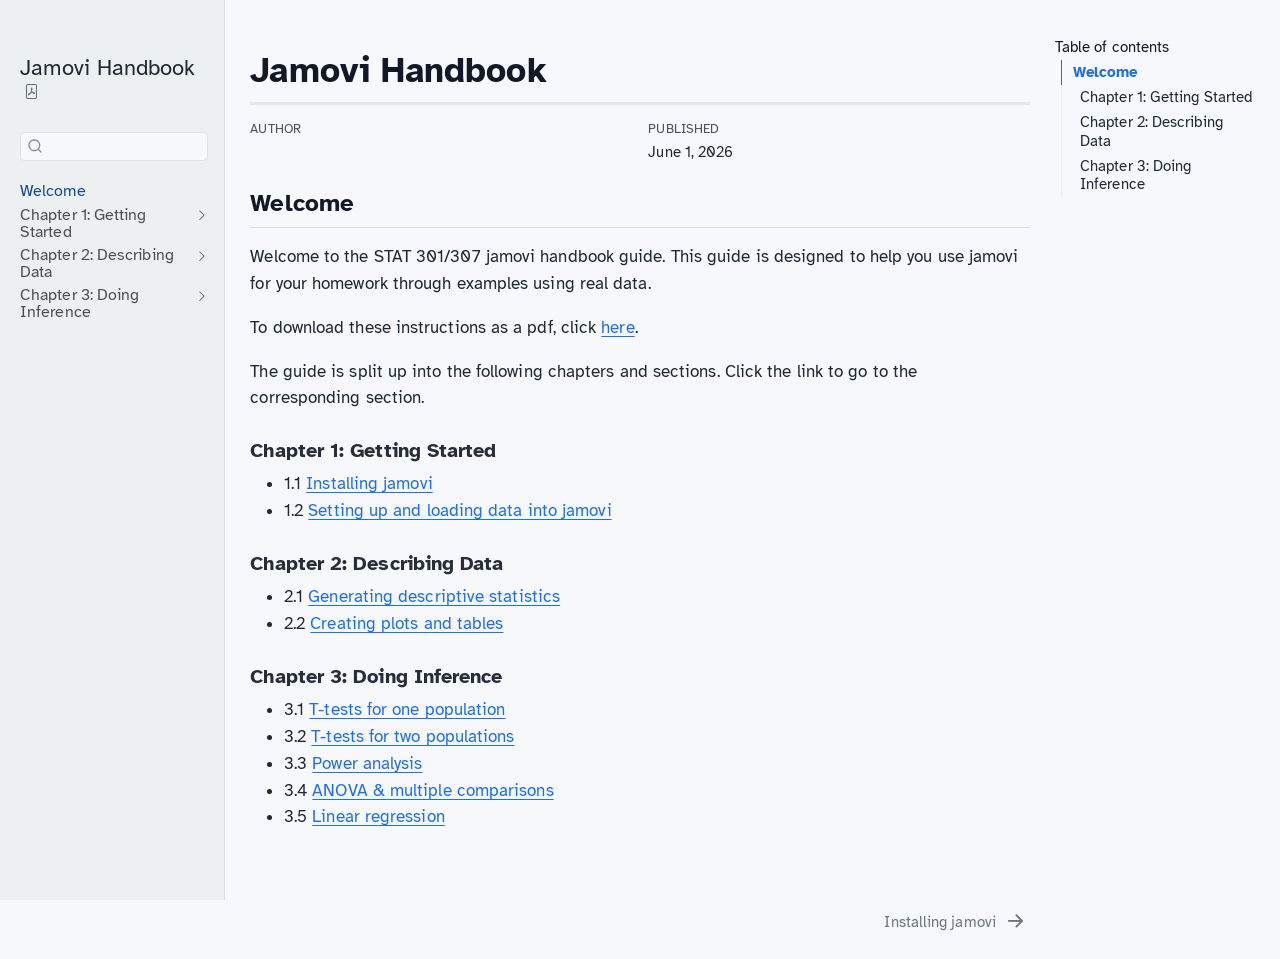
==== commit 1a4e0465: "pushing rendered changes" ====
--- a/docs/index.html
+++ b/docs/index.html
@@ -202,22 +202,6 @@
 </li>
       </ul>
   </li>
-        <li class="sidebar-item sidebar-item-section">
-      <div class="sidebar-item-container"> 
-            <a class="sidebar-item-text sidebar-link text-start collapsed" data-bs-toggle="collapse" data-bs-target="#quarto-sidebar-section-4" role="navigation" aria-expanded="false">
- <span class="menu-text">Common Issues</span></a>
-          <a class="sidebar-item-toggle text-start collapsed" data-bs-toggle="collapse" data-bs-target="#quarto-sidebar-section-4" role="navigation" aria-expanded="false" aria-label="Toggle section">
-            <i class="bi bi-chevron-right ms-2"></i>
-          </a> 
-      </div>
-      <ul id="quarto-sidebar-section-4" class="collapse list-unstyled sidebar-section depth1 ">  
-          <li class="sidebar-item">
-  <div class="sidebar-item-container"> 
-  <a href="./common-errors.html" class="sidebar-item-text sidebar-link"><span class="chapter-title">Common Errors and Troubleshooting</span></a>
-  </div>
-</li>
-      </ul>
-  </li>
     </ul>
     </div>
 </nav>
@@ -233,7 +217,6 @@
   <li><a href="#chapter-1-getting-started" id="toc-chapter-1-getting-started" class="nav-link" data-scroll-target="#chapter-1-getting-started">Chapter 1: Getting Started</a></li>
   <li><a href="#chapter-2-describing-data" id="toc-chapter-2-describing-data" class="nav-link" data-scroll-target="#chapter-2-describing-data">Chapter 2: Describing Data</a></li>
   <li><a href="#chapter-3-doing-inference" id="toc-chapter-3-doing-inference" class="nav-link" data-scroll-target="#chapter-3-doing-inference">Chapter 3: Doing Inference</a></li>
-  <li><a href="#appendix" id="toc-appendix" class="nav-link" data-scroll-target="#appendix">Appendix</a></li>
   </ul></li>
   </ul>
 </nav>
@@ -275,7 +258,7 @@
 <section id="welcome" class="level2 unnumbered">
 <h2 class="unnumbered anchored" data-anchor-id="welcome">Welcome</h2>
 <p>Welcome to the STAT 301/307 jamovi handbook guide. This guide is designed to help you use jamovi for your homework through examples using real data.</p>
-<p>To download these instructions as a pdf, click here. (not implemented yet)</p>
+<p>To download these instructions as a pdf, click <a href="docs/jamovi-handbook.pdf">here</a>.</p>
 <p>The guide is split up into the following chapters and sections. Click the link to go to the corresponding section.</p>
 <section id="chapter-1-getting-started" class="level3">
 <h3 class="anchored" data-anchor-id="chapter-1-getting-started">Chapter 1: Getting Started</h3>
@@ -296,15 +279,9 @@
 <ul>
 <li>3.1 <a href="./ttest.html">T-tests for one population</a></li>
 <li>3.2 <a href="./unpaired-ttest.html">T-tests for two populations</a></li>
-<li>3.2 <a href="./power.html">Power analysis</a></li>
-<li>3.3 <a href="./anova.html">ANOVA &amp; multiple comparisons</a></li>
-<li>3.4 <a href="./regression.html">Linear regression</a></li>
-</ul>
-</section>
-<section id="appendix" class="level3">
-<h3 class="anchored" data-anchor-id="appendix">Appendix</h3>
-<ul>
-<li>A.1 <a href="common-issues.qmd">Common issues and solutions</a></li>
+<li>3.3 <a href="./power.html">Power analysis</a></li>
+<li>3.4 <a href="./anova.html">ANOVA &amp; multiple comparisons</a></li>
+<li>3.5 <a href="./regression.html">Linear regression</a></li>
 </ul>
 
 
